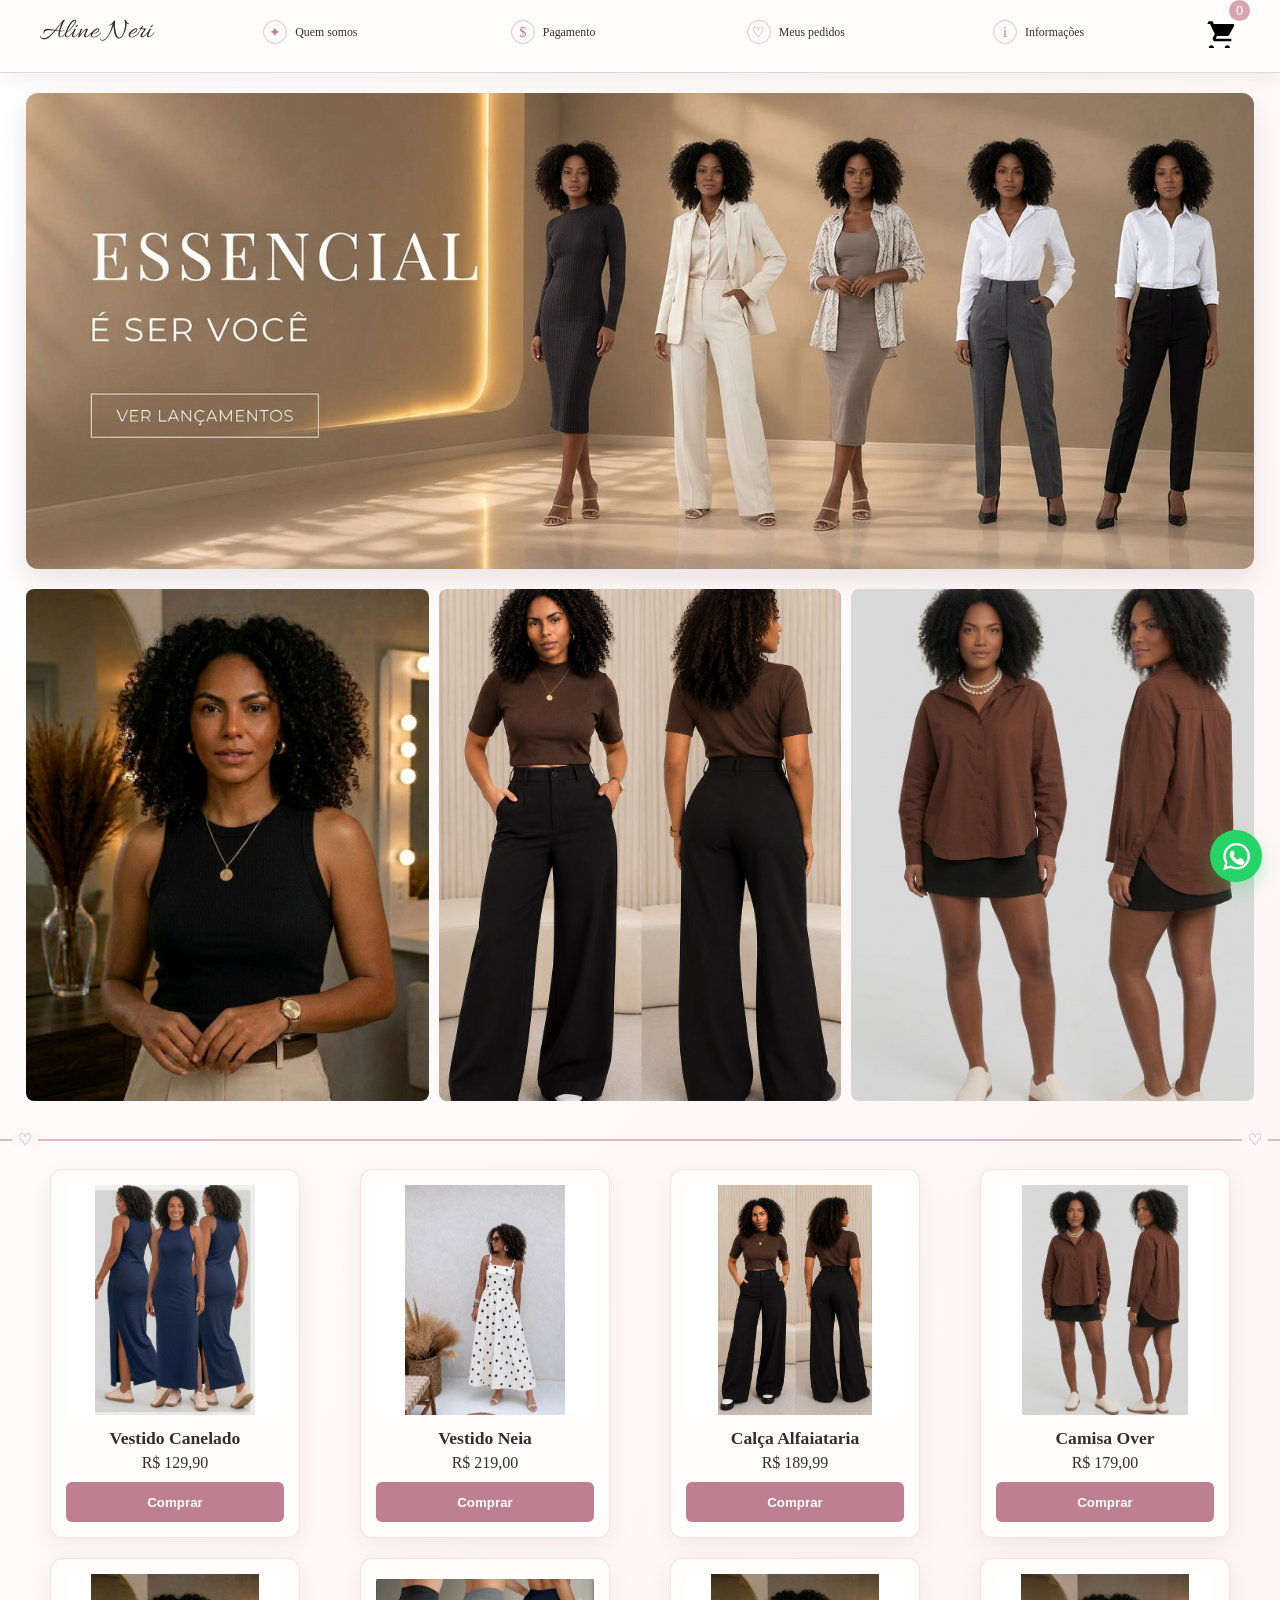
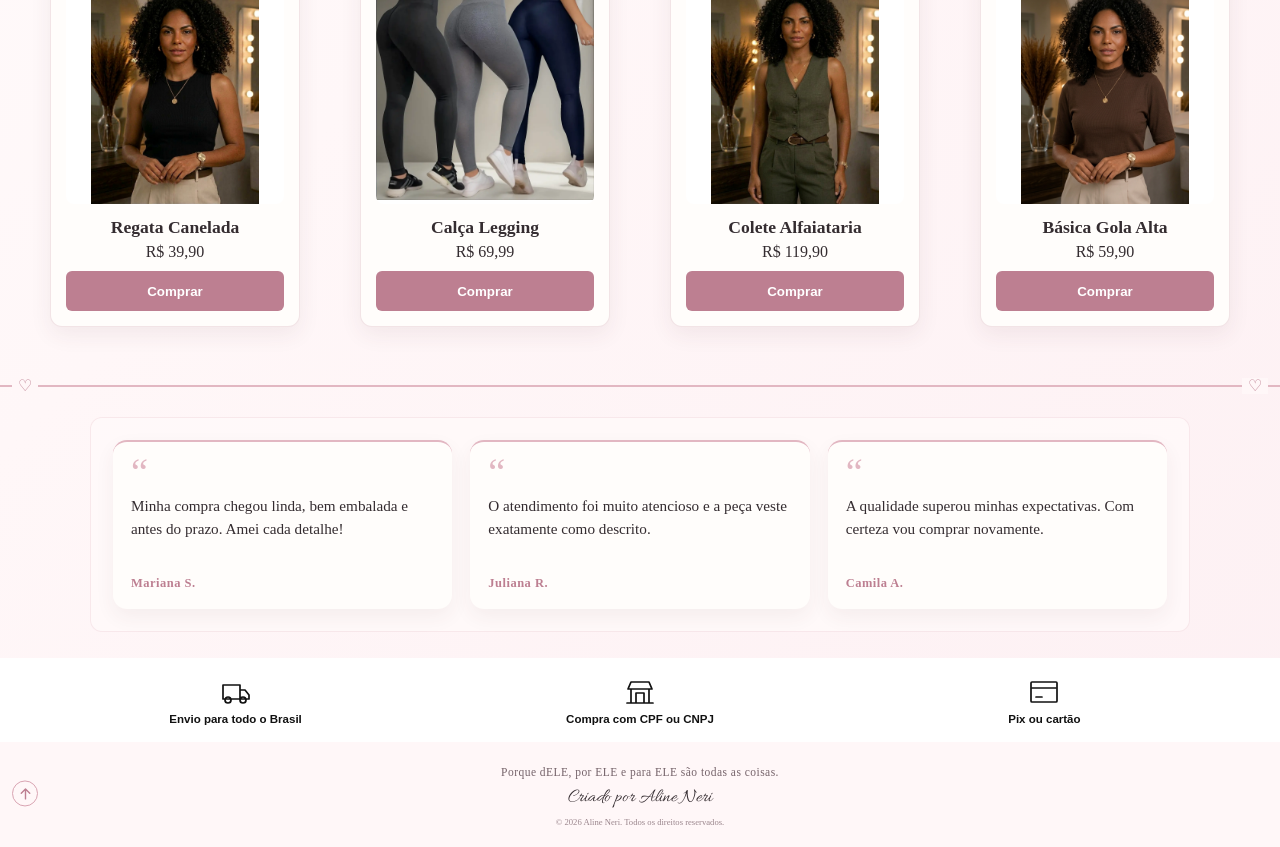
==== index.html @ 68d3b945 "Publica catalogo Aline Neri" ====
<!DOCTYPE html>
<html lang="pt-br">
<head>
  <meta charset="UTF-8">
  <meta name="viewport" content="width=device-width, initial-scale=1.0">
 <title>Aline Neri ♡</title>
  <link rel="icon" href="img/coracao-aba.png" type="image/png" sizes="64x64">
  <link rel="stylesheet" href="style.css">
  <link rel="preconnect" href="https://fonts.googleapis.com">
  <link rel="preconnect" href="https://fonts.gstatic.com" crossorigin>
  <link href="https://fonts.googleapis.com/css2?family=Allura&display=swap" rel="stylesheet">
</head>
<body>
  <!-- HEADER -->
  <header>
    <button class="menu-btn" id="menu-btn" type="button" aria-label="Abrir menu" aria-expanded="false">Aline Neri</button>
    <nav class="menu-principal" id="menu-principal" aria-label="Menu principal" aria-hidden="true" inert>
      <button class="menu-fechar" id="menu-fechar" type="button" aria-label="Fechar menu">&times;</button>
      <a href="#informacoes"><span class="menu-icone" aria-hidden="true">$</span><span>Formas de pagamento</span></a>
      <a href="https://wa.me/5511965713890?text=Ol%C3%A1%2C%20gostaria%20de%20acompanhar%20meu%20pedido." target="_blank" rel="noopener"><span class="menu-icone" aria-hidden="true">♡</span><span>Meus pedidos</span></a>
      <a href="#quem-somos"><span class="menu-icone" aria-hidden="true">✦</span><span>Quem somos</span></a>
      <a href="#informacoes"><span class="menu-icone" aria-hidden="true">i</span><span>Informações</span></a>
    </nav>
    <div class="marca">
      <div class="informacoes-cabecalho" aria-label="Informações da loja">
        <div class="atalhos-cabecalho">
          <button class="atalho-cabecalho" type="button" data-descricao="sobre" aria-expanded="false" aria-controls="descricao-sobre"><span class="menu-icone" aria-hidden="true">✦</span><span class="atalho-label">Quem somos</span><span class="tooltip-atalho" id="descricao-sobre" role="tooltip" hidden>A Aline Neri nasceu para reunir moda feminina versátil, delicada e fácil de usar no dia a dia.</span></button>
          <button class="atalho-cabecalho" type="button" data-descricao="pagamentos" aria-expanded="false" aria-controls="descricao-pagamentos"><span class="menu-icone" aria-hidden="true">$</span><span class="atalho-label">Pagamento</span><span class="tooltip-atalho" id="descricao-pagamentos" role="tooltip" hidden>Aceitamos Pix, cartão de crédito e cartão de débito.</span></button>
          <button class="atalho-cabecalho" type="button" data-descricao="pedidos" aria-expanded="false" aria-controls="descricao-pedidos"><span class="menu-icone" aria-hidden="true">♡</span><span class="atalho-label">Meus pedidos</span><span class="tooltip-atalho" id="descricao-pedidos" role="tooltip" hidden>Após finalizar pelo WhatsApp, você recebe o acompanhamento diretamente com a nossa equipe.</span></button>
          <button class="atalho-cabecalho" type="button" data-descricao="trocas" aria-expanded="false" aria-controls="descricao-trocas"><span class="menu-icone" aria-hidden="true">i</span><span class="atalho-label">Informações</span><span class="tooltip-atalho" id="descricao-trocas" role="tooltip" hidden>Para trocas, fale conosco em até 7 dias após o recebimento.</span></button>
        </div>
      </div>
    </div>

    <div class="carrinho" id="carrinho">
      <button class="carrinho-toggle" id="carrinho-toggle" type="button" aria-label="Carrinho, 0 itens" aria-expanded="false" aria-controls="carrinho-detalhes">
        <svg class="carrinho-img" xmlns="http://www.w3.org/2000/svg" width="32" height="32" fill="black" viewBox="0 0 24 24" aria-hidden="true">
          <path d="M7 4h-2l-1 2h2l3.6 7.59-1.35 2.45c-.16.28-.25.61-.25.96 0 1.11.89 2 2 2h12v-2h-11.42c-.14 0-.25-.11-.25-.25l.03-.12.9-1.63h7.45c.75 0 1.41-.41 1.75-1.03l3.58-6.49c.08-.14.12-.31.12-.48 0-.55-.45-1-1-1h-14.31l-.94-2zm0 18c-1.1 0-1.99.9-1.99 2s.89 2 1.99 2c1.1 0 2-.9 2-2s-.9-2-2-2zm12 0c-1.1 0-1.99.9-1.99 2s.89 2 1.99 2 2-.9 2-2-.9-2-2-2z"/>
        </svg>
        <span class="carrinho-contador" id="carrinho-contador" aria-hidden="true">0</span>
      </button>

      <div class="carrinho-detalhes" id="carrinho-detalhes">
        <h3>Carrinho</h3>
        <ul id="lista-carrinho"></ul>
        <div class="sugestoes">
          <h4>Combine com:</h4>
          <div class="carrossel" id="carrossel"></div>
        </div>
        <p>Total: R$ <span id="total">0,00</span></p>
        <button id="finalizar">Finalizar Compra</button>
      </div>
      <span id="carrinho-status" class="sr-only" aria-live="polite" aria-atomic="true"></span>
    </div>
  </header>

  <div class="menu-overlay" id="menu-overlay"></div>

  <a class="banner-principal" id="inicio" href="#catalogo" aria-label="Ver lançamentos">
    <img src="img/Gemini_Generated_Image_skf1r2skf1r2skf1.jpg" alt="Banner Essencial: é ser você, com lançamentos de moda feminina">
  </a>

  <!-- CARROSSEL DE PRODUTOS -->
  <section class="carousel-principal" aria-label="Destaques da loja">
  </section>

  <div class="catalogo-divisor" aria-hidden="true"></div>

  <!-- PRODUTOS -->
  <main class="produtos-container" id="catalogo"></main>

  <div class="catalogo-divisor" aria-hidden="true"></div>

  <section class="informacoes-loja">
    <article id="depoimento-mariana"><span class="aspas">“</span><p class="depoimento-texto">Minha compra chegou linda, bem embalada e antes do prazo. Amei cada detalhe!</p><p class="cliente">Mariana S.</p></article>
    <article id="quem-somos"><span class="aspas">“</span><p class="depoimento-texto">O atendimento foi muito atencioso e a peça veste exatamente como descrito.</p><p class="cliente">Juliana R.</p></article>
    <article><span class="aspas">“</span><p class="depoimento-texto">A qualidade superou minhas expectativas. Com certeza vou comprar novamente.</p><p class="cliente">Camila A.</p></article>
  </section>

  <section class="formas-pagamento" id="informacoes" aria-label="Informações de compra e pagamento">
    <div class="pagamentos-opcoes">
      <div class="pagamento-opcao">
        <svg viewBox="0 0 32 32" aria-hidden="true"><path d="M3 9h17v14H3zM20 14h5l4 5v4h-9zM8 27a3 3 0 1 0 0-6 3 3 0 0 0 0 6Zm15 0a3 3 0 1 0 0-6 3 3 0 0 0 0 6Z"/></svg>
        <span>Envio para todo o Brasil</span>
      </div>
      <div class="pagamento-opcao">
        <svg viewBox="0 0 32 32" aria-hidden="true"><path d="M4 13h24L25 6H7l-3 7Zm3 0v14h18V13M12 27V17h8v10M3 27h26"/></svg>
        <span>Compra com CPF ou CNPJ</span>
      </div>
      <div class="pagamento-opcao">
        <svg viewBox="0 0 32 32" aria-hidden="true"><rect x="3" y="6" width="26" height="20" rx="1"/><path d="M4 12h24M8 21h6"/></svg>
        <span>Pix ou cartão</span>
      </div>
    </div>
  </section>

  <!-- RODAPÉ -->
  <footer>
    <div class="footer-acoes">
      <a class="footer-voltar" href="#inicio" aria-label="Voltar ao início" title="Voltar ao início"><svg viewBox="0 0 24 24" aria-hidden="true"><path d="M12 19V5m-6 6 6-6 6 6"/></svg></a>
    </div>
    <p class="frase-rodape">Porque dELE, por ELE e para ELE são todas as coisas.</p>
    <p class="assinatura">Criado por Aline Neri</p>
    <p class="direitos">© 2026 Aline Neri. Todos os direitos reservados.</p>
  </footer>

  <a class="whatsapp-flutuante" href="https://wa.me/5511965713890?text=Olá!%20Gostaria%20de%20saber%20mais%20sobre%20os%20produtos%20da%20Aline%20Neri." target="_blank" rel="noopener" aria-label="Falar no WhatsApp" title="Falar no WhatsApp">
    <svg viewBox="0 0 24 24" aria-hidden="true"><path d="M20.5 3.5A11.8 11.8 0 0 0 12.1 0C5.6 0 .3 5.3.3 11.8c0 2.1.6 4.1 1.6 5.9L.2 24l6.5-1.7a11.8 11.8 0 0 0 5.4 1.3h.1c6.5 0 11.8-5.3 11.8-11.8 0-3.1-1.2-6.1-3.5-8.3ZM12.1 21.5h-.1c-1.7 0-3.4-.5-4.8-1.4l-.3-.2-3.8 1 1-3.7-.2-.3a9.7 9.7 0 0 1-1.5-5.1C2.4 6.5 6.8 2.1 12.1 2.1c2.6 0 5 1 6.9 2.9a9.7 9.7 0 0 1 2.8 6.9c0 5.3-4.4 9.6-9.7 9.6Zm5.3-7.2c-.3-.2-1.8-.9-2.1-1-.3-.1-.5-.2-.7.2-.2.3-.8 1-.9 1.2-.2.2-.3.2-.6.1-1.6-.8-2.6-1.4-3.6-3.2-.3-.5.3-.5.8-1.6.1-.2.1-.4 0-.6l-.9-2.1c-.2-.6-.5-.5-.7-.5h-.6c-.2 0-.6.1-.9.4-.3.3-1.2 1.2-1.2 2.9s1.2 3.4 1.4 3.6c.2.2 2.3 3.5 5.6 4.9 2.1.9 2.9 1 3.9.8.6-.1 1.8-.7 2-1.4.3-.7.3-1.3.2-1.4-.1-.1-.3-.2-.6-.3Z"/></svg>
  </a>

  <!-- MODAL DE DETALHES DO PRODUTO -->
  <div id="modal-produto" class="modal">
    <div class="modal-conteudo" role="dialog" aria-modal="true" aria-labelledby="modal-nome">
      <button class="fechar" type="button" aria-label="Fechar detalhes do produto">&times;</button>
      <img id="modal-img" src="" alt="Produto Ampliado">
      <h2 id="modal-nome"></h2>
      <p id="modal-preco"></p>

      <div class="opcoes">
        <div class="tamanhos">
          <h4>Tamanhos disponíveis:</h4>
          <div class="lista-tamanhos">
            <span>P</span>
            <span>M</span>
            <span>G</span>
            <span>GG</span>
          </div>
        </div>

        <div class="cores">
          <h4>Cores disponíveis:</h4>
          <div class="lista-cores">
            <span class="cor" style="background-color: pink;" data-cor="Rosa"></span>
            <span class="cor" style="background-color: black;" data-cor="Preta"></span>
            <span class="cor" style="background-color: white; border: 1px solid #ccc;" data-cor="Branca"></span>
          </div>
        </div>
      </div>

      <section id="modal-tabela-medidas" class="modal-tabela-medidas" aria-label="Tabela de medidas" hidden>
        <h4>Medidas do corpo (cm)</h4>
        <div class="tabela-medidas-scroll">
          <table>
            <thead>
              <tr>
                <th>Tamanho</th>
                <th>Busto</th>
                <th>Cintura</th>
                <th>Quadril</th>
              </tr>
            </thead>
            <tbody>
              <tr><th scope="row">P</th><td>84-88</td><td>64-68</td><td>90-94</td></tr>
              <tr><th scope="row">M</th><td>89-94</td><td>69-74</td><td>95-100</td></tr>
              <tr><th scope="row">G</th><td>95-100</td><td>75-80</td><td>101-106</td></tr>
              <tr><th scope="row">GG</th><td>101-108</td><td>81-88</td><td>107-114</td></tr>
            </tbody>
          </table>
        </div>
      </section>

      <button id="modal-add-carrinho" class="btn-add-carrinho" style="display: none;">
        Adicionar ao carrinho
      </button>
    </div>
  </div>

  <script src="data/produtos.js"></script>
  <script src="script.js"></script>
</body>
</html>
---- style.css ----
/* ==== PALETA DE CORES ==== */
:root {
  --rosa-suave: #fff7f8;
  --rosa-destaque: #e2b7c2;
  --rosa-profundo: #bd7f91;
  --marfim: #fffdfb;
  --branco: #ffffff;
  --preto-suave: #342c30;
  --cinza-claro: #f1eaeb;
}

/* ===== GLOBAL ===== */
* {
  margin: 0;
  padding: 0;
  box-sizing: border-box;
}



body {
  background: linear-gradient(135deg, #ffffff 0%, var(--rosa-suave) 55%, #fdf0f3 100%);
  color: var(--preto-suave);
  font-family: Georgia, 'Times New Roman', serif;
  min-width: 320px;
}

/* ===== CABEÇALHO ===== */
header {
  display: grid;
  grid-template-columns: max-content minmax(0, 1fr) 44px;
  grid-template-rows: auto auto;
  column-gap: clamp(22px, 3vw, 36px);
  row-gap: 8px;
  align-items: center;
  padding: 10px clamp(14px, 4vw, 40px);
  background: rgba(255, 253, 251, 0.96);
  border-bottom: 1px solid #ead5da;
  box-shadow: 0 4px 18px rgba(78, 47, 58, 0.09);
  position: sticky;
  top: 0;
  z-index: 1001;
}

.menu-btn {
  display: block;
  border: 0;
  background: transparent;
  width: auto;
  height: 40px;
  padding: 0;
  color: var(--preto-suave);
  font-family: 'Allura', 'Brush Script MT', 'Segoe Script', cursive;
  font-size: 1.8rem;
  line-height: 1;
  white-space: nowrap;
  cursor: pointer;
  justify-self: start;
}

.marca {
  grid-column: 2;
  grid-row: 1;
  display: grid;
  width: 100%;
  min-width: 0;
}

.informacoes-cabecalho {
  display: grid;
  gap: 6px;
  min-width: 0;
}

.atalhos-cabecalho {
  display: grid;
  grid-template-columns: repeat(4, minmax(0, 1fr));
  align-items: center;
}

.atalho-cabecalho {
  position: relative;
  z-index: 1;
  display: flex;
  flex-direction: row;
  align-items: center;
  justify-content: center;
  gap: 8px;
  min-width: 0;
  min-height: 44px;
  padding: 6px 8px;
  border: 0;
  border-radius: 6px;
  background: transparent;
  color: var(--preto-suave);
  font: inherit;
  font-size: 0.74rem;
  line-height: 1.2;
  text-align: left;
  cursor: pointer;
}

.atalho-cabecalho .atalho-label {
  min-width: 0;
  text-align: left;
  white-space: nowrap;
}

.atalho-cabecalho:hover,
.atalho-cabecalho:focus-visible,
.atalho-cabecalho[aria-expanded="true"] {
  background: rgba(226, 183, 194, 0.28);
  z-index: 2;
}

.atalho-cabecalho:focus-visible {
  outline: 2px solid var(--rosa-profundo);
  outline-offset: 1px;
}

.atalho-cabecalho .menu-icone {
  flex: 0 0 24px;
}

.tooltip-atalho {
  position: absolute;
  left: 50%;
  top: calc(100% + 8px);
  z-index: 1200;
  pointer-events: none;
  width: min(280px, calc(100vw - 32px));
  min-width: 0;
  margin: 0;
  padding: 10px 14px;
  transform: translateX(-50%);
  background: #d9a4b2;
  color: var(--branco);
  border: 1px solid #c98d9e;
  border-radius: 8px;
  box-shadow: 0 8px 18px rgba(137, 78, 96, 0.16);
  font-size: 0.84rem;
  line-height: 1.4;
  text-align: center;
}

.atalho-cabecalho[aria-expanded="true"] .tooltip-atalho {
  display: block;
}

.tooltip-atalho[hidden] {
  display: none;
}

.menu-principal {
  position: fixed;
  inset: 0 auto 0 0;
  width: min(82vw, 340px);
  padding: 76px 26px 30px;
  background: transparent;
  border-right: 0;
  box-shadow: none;
  backdrop-filter: none;
  transform: translateX(-105%);
  transition: transform 0.25s ease;
  display: flex;
  flex-direction: column;
  align-items: flex-start;
  gap: 24px;
  z-index: 1001;
  pointer-events: auto;
}

.menu-principal.ativo {
  transform: translateX(0);
}

.menu-principal a {
  position: relative;
  display: flex;
  flex-wrap: wrap;
  align-items: center;
  gap: 12px;
  color: var(--preto-suave);
  text-shadow: 0 1px 3px rgba(255, 255, 255, 0.9);
  text-decoration: none;
  font-size: 0.92rem;
  white-space: normal;
}

.menu-descricao {
  display: none;
  position: absolute;
  left: 36px;
  top: calc(100% + 6px);
  width: 280px;
  margin: 0;
  padding: 14px 16px;
  background: #d9a4b2;
  color: var(--branco);
  border: 1px solid #c98d9e;
  border-radius: 12px;
  box-shadow: 0 10px 24px rgba(137, 78, 96, 0.2);
  font-family: Georgia, 'Times New Roman', serif;
  font-size: 0.84rem;
  font-weight: 400;
  line-height: 1.4;
  white-space: normal;
  transform: none;
  z-index: 500;
}

.menu-principal a:hover .menu-descricao,
.menu-principal a:focus-visible .menu-descricao,
.menu-principal a.descricao-ativa .menu-descricao {
  display: block !important;
}

.menu-principal a::after {
  content: none;
  display: none;
  pointer-events: none;
}

.menu-icone {
  display: inline-grid;
  place-items: center;
  width: 24px;
  height: 24px;
  color: var(--rosa-profundo);
  border: 1px solid rgba(189, 127, 145, 0.45);
  border-radius: 50%;
  font-family: Georgia, serif;
  font-size: 0.9rem;
  line-height: 1;
}

.menu-principal a:hover {
  color: var(--rosa-profundo);
}

.menu-fechar {
  display: block;
  position: absolute;
  top: 18px;
  right: 20px;
  border: 0;
  background: transparent;
  font-size: 2rem;
  cursor: pointer;
}

.carrinho {
  position: relative;
  justify-self: end;
}

.carrinho-toggle {
  position: relative;
  display: grid;
  place-items: center;
  width: 44px;
  height: 44px;
  padding: 0;
  border: 0;
  background: transparent;
  color: var(--preto-suave);
  cursor: pointer;
}

.carrinho-toggle:focus-visible {
  outline: 2px solid var(--rosa-profundo);
  outline-offset: 3px;
}

.menu-overlay {
  display: none;
  pointer-events: none;
}

.menu-overlay.ativo {
  display: block;
  position: fixed;
  inset: 0;
  background: transparent;
  z-index: 1000;
  pointer-events: auto;
}

.carrinho-img {
  width: 40px;
  color: var(--preto-suave);
}

.carrinho-contador {
  position: absolute;
  top: -10px;
  right: -10px;
  background-color: #d9a4b2;
  color: var(--branco);
  font-size: 0.8rem;
  padding: 3px 7px;
  border-radius: 50%;
}

/* Detalhes do carrinho */
.carrinho-detalhes {
  display: none;
  position: absolute;
  top: 50px;
  right: 0;
  width: 350px;
  max-height: 500px;
  background-color: var(--branco);
  border: 2px solid #d9a4b2;
  border-radius: 12px;
  padding: 15px;
  box-shadow: 0 4px 12px rgba(0,0,0,0.2);
  flex-direction: column;
  overflow-y: auto;
  z-index: 1000;
}

.carrinho-detalhes h3 {
  margin-bottom: 14px;
  color: var(--rosa-profundo);
}

.carrinho-detalhes ul {
  list-style: none;
  margin-bottom: 10px;
}

.carrinho-detalhes li {
  display: flex;
  justify-content: space-between;
  align-items: center;
  margin-bottom: 5px;
}

.carrinho-detalhes li button {
  flex: 0 0 auto;
  padding: 5px 7px;
  border: 0;
  background: transparent;
  color: var(--rosa-profundo);
  font: inherit;
  font-size: 0.78rem;
  text-decoration: underline;
  cursor: pointer;
}

.carrinho-detalhes li button:focus-visible {
  outline: 2px solid var(--rosa-profundo);
  outline-offset: 2px;
}

/* Botão finalizar compra */
#finalizar {
  width: 100%;
  padding: 10px;
  margin-top: 10px;
  background: #d9a4b2;
  color: var(--branco);
  border: none;
  border-radius: 8px;
  cursor: pointer;
}

#finalizar:hover {
  background-color: var(--preto-suave);
}

/* ===== SUGESTÕES DE LOOK ===== */
.sugestoes {
  margin-top: 10px;
}

.carrossel {
  display: flex;
  gap: 5px;
  overflow-x: auto;
}

.carrossel img {
  width: 80px;
  border-radius:5px;
}



/* ===== CARROSSEL PRINCIPAL AJUSTADO ===== */
.banner-principal {
  display: block;
  width: min(96%, 1800px);
  aspect-ratio: 1563 / 606;
  margin: 20px auto 0;
  overflow: hidden;
  border-radius: 12px;
  box-shadow: 0 12px 28px rgba(78, 47, 58, 0.12);
}

.banner-principal img {
  display: block;
  width: 100%;
  height: 100%;
  object-fit: cover;
  object-position: center;
}

.carousel-principal {
  position: relative;
  width: min(96%, 1800px);
  aspect-ratio: 12 / 5;
  margin: 20px auto 0;
  overflow: hidden;
  display: grid;
  grid-template-columns: repeat(3, minmax(0, 1fr));
  grid-template-rows: minmax(0, 1fr);
  gap: 10px;
  align-items: stretch;
}

.sr-only {
  position: absolute;
  width: 1px;
  height: 1px;
  padding: 0;
  margin: -1px;
  overflow: hidden;
  clip: rect(0, 0, 0, 0);
  white-space: nowrap;
  border: 0;
}

.catalogo-divisor {
  position: relative;
  width: 100%;
  height: 2px;
  margin: 38px 0 8px;
  background: var(--rosa-destaque);
}

.catalogo-divisor::before,
.catalogo-divisor::after {
  position: absolute;
  top: 50%;
  padding: 0 6px;
  color: var(--rosa-profundo);
  background: var(--rosa-suave);
  font-family: Georgia, serif;
  font-size: 16px;
  line-height: 1;
  transform: translateY(-50%);
}

.catalogo-divisor::before {
  content: '♡';
  left: 12px;
}

.catalogo-divisor::after {
  content: '♡';
  right: 12px;
}

.carousel-principal img {
  width: 100%;
  height: 100%;
  max-width: 100%;
  object-fit: cover;
  object-position: center;
  display: none;
  border-radius: 8px;
}

/* Ajustes para tablets */
@media (max-width: 1023px) {
  .banner-principal {
    width: min(94%, 900px);
  }

  .carousel-principal {
    width: min(94%, 900px);
  }
}

/* Ajustes para celulares */
@media (max-width: 767px) {
  .banner-principal {
    width: 100%;
    margin-top: 12px;
    border-radius: 0;
  }

  .carousel-principal {
    width: 100%;
    margin-top: 12px;
  }

  .catalogo-divisor {
    margin-top: 26px;
  }
}

@media (prefers-reduced-motion: reduce) {
  *,
  *::before,
  *::after {
    scroll-behavior: auto !important;
    animation-duration: 0.01ms !important;
    animation-iteration-count: 1 !important;
    transition-duration: 0.01ms !important;
  }
}


/* ===== PRODUTOS ===== */
.produtos-container {
  display: grid;
  grid-template-columns: repeat(auto-fit, minmax(200px, 1fr));
  gap: 20px;
  padding: 20px 30px;
  justify-items: center;
}

.produto {
  background-color: var(--marfim);
  border-radius: 12px;
  padding: 15px;
  text-align: center;
  transition: transform 0.3s ease, box-shadow 0.3s ease;
  max-width: 250px;
  width: 100%;
  border: 1px solid rgba(189, 127, 145, 0.2);
  box-shadow: 0 8px 22px rgba(78, 47, 58, 0.07);
}

.produto:hover {
  transform: translateY(-5px);
  box-shadow: 0 14px 26px rgba(78, 47, 58, 0.14);
  border-color: rgba(189, 127, 145, 0.55);
}

.produto img {
  width: 100%;
  border-radius: 8px;
  height: 230px;
  object-fit: contain;
  background: #ffffff;
  cursor: pointer;
}

.produto-imagem {
  display: block;
  width: 100%;
  padding: 0;
  border: 0;
  background: transparent;
  cursor: pointer;
}

.produto-imagem:focus-visible {
  outline: 2px solid var(--rosa-profundo);
  outline-offset: 3px;
}

.produto-comprar {
  width: 100%;
  min-height: 40px;
  padding: 9px 16px;
  border: 0;
  border-radius: 6px;
  background: var(--rosa-profundo);
  color: var(--branco);
  font-weight: 600;
  cursor: pointer;
  transition: background-color 0.2s ease;
}

.produto-comprar:hover {
  background: var(--rosa-destaque);
  color: var(--preto-suave);
}

.produto-comprar.ativo {
  background: var(--preto-suave);
  color: var(--branco);
}

.produto-comprar:focus-visible {
  outline: 2px solid var(--rosa-profundo);
  outline-offset: 3px;
}

.produto h3 {
  font-size: 1.1rem;
  margin: 10px 0 5px;
}

.produto p {
  margin-bottom: 10px;
}

.informacoes-loja {
  display: grid;
  grid-template-columns: repeat(3, 1fr);
  align-items: stretch;
  gap: 18px;
  width: min(1100px, calc(100% - 40px));
  margin: 30px auto 26px;
  padding: 22px;
  background: rgba(255, 250, 250, 0.78);
  border: 1px solid rgba(226, 183, 194, 0.26);
  border-radius: 12px;
  scroll-margin-top: 100px;
}

.informacoes-loja article {
  min-width: 0;
  background: var(--marfim);
  padding: 18px;
  border-top: 2px solid var(--rosa-destaque);
  border-radius: 14px;
  box-shadow: 0 8px 20px rgba(78, 47, 58, 0.06);
  scroll-margin-top: 100px;
}

.informacoes-loja article::before {
  content: none;
  display: none;
}

.informacoes-loja .aspas {
  display: block;
  color: var(--rosa-destaque);
  font-family: Georgia, serif;
  font-size: 2.4rem;
  line-height: 0.65;
}

.depoimento-texto {
  color: var(--preto-suave);
  line-height: 1.5;
  font-size: 0.95rem;
  min-height: 4.4em;
  margin: 10px 0 14px;
}

.informacoes-loja .cliente {
  color: var(--rosa-profundo);
  font-size: 0.78rem;
  font-weight: 700;
  letter-spacing: 0.04em;
}

.formas-pagamento {
  width: 100%;
  margin: 0;
  padding: 10px clamp(16px, 3vw, 40px);
  background: var(--branco);
}

.pagamentos-opcoes {
  display: grid;
  width: min(1320px, 100%);
  margin: 0 auto;
  grid-template-columns: repeat(3, minmax(0, 1fr));
  align-items: center;
  justify-items: center;
  gap: 10px;
}

.pagamento-opcao {
  display: grid;
  justify-items: center;
  align-content: center;
  gap: 5px;
  min-height: 64px;
  color: #111111;
  font-family: 'Arial Narrow', 'Roboto Condensed', sans-serif;
  font-size: 0.72rem;
  font-weight: 700;
  text-align: center;
}

.pagamento-opcao svg {
  width: 32px;
  height: 32px;
  fill: none;
  stroke: #111111;
  stroke-linecap: round;
  stroke-linejoin: round;
  stroke-width: 1.7;
}

/* ===== MEDIA QUERIES ===== */

/* Notebook/desktop grande */
@media (min-width: 1024px) {
  .produtos-container {
    grid-template-columns: repeat(4, 1fr);
  }
}

/* Tablets */
@media (min-width: 768px) and (max-width: 1023px) {
  .produtos-container {
    grid-template-columns: repeat(3, 1fr);
  }
}

/* Celular */
@media (max-width: 767px) {
  .produtos-container {
    grid-template-columns: repeat(2, 1fr);
  }
}


/* ===== RODAPÉ ===== */
footer {
  position: relative;
  display: grid;
  justify-items: center;
  gap: 8px;
  text-align: center;
  padding: 22px 56px 18px;
  background: var(--rosa-suave);
  margin-top: 0;
  line-height: 1.35;
}

.footer-acoes {
  position: absolute;
  left: 12px;
  top: 50%;
  width: auto;
  margin: 0;
  transform: translateY(-50%);
}

.footer-acoes a {
  display: inline-grid;
  place-items: center;
  width: 26px;
  height: 26px;
  color: var(--rosa-profundo);
  text-decoration: none;
  border: 1px solid #d9a4b2;
  border-radius: 50%;
  transition: background-color 0.2s ease, color 0.2s ease, transform 0.2s ease;
}

.footer-acoes a:hover {
  background: #d9a4b2;
  color: var(--branco);
  transform: translateY(-2px);
}

.footer-voltar {
  color: var(--rosa-profundo) !important;
}

.footer-voltar svg {
  width: 17px;
  height: 17px;
  fill: none;
  stroke: currentColor;
  stroke-linecap: round;
  stroke-linejoin: round;
  stroke-width: 2;
  animation: pulso-seta 1.8s ease-in-out infinite;
}

@keyframes pulso-seta {
  0%, 100% { transform: translateY(0); }
  50% { transform: translateY(-3px); }
}

.whatsapp-flutuante {
  position: fixed;
  right: 18px;
  bottom: 18px;
  z-index: 1100;
  display: grid;
  place-items: center;
  width: 52px;
  height: 52px;
  color: #fff;
  background: #25d366;
  border-radius: 50%;
  box-shadow: 0 8px 20px rgba(37, 211, 102, 0.3);
  transition: transform 0.2s ease, box-shadow 0.2s ease;
  animation: pulso-zap 2.2s ease-in-out infinite;
}

.whatsapp-flutuante:hover {
  color: #fff;
  transform: scale(1.08);
  box-shadow: 0 10px 24px rgba(37, 211, 102, 0.42);
}

.whatsapp-flutuante svg {
  width: 27px;
  height: 27px;
  fill: currentColor;
}

@keyframes pulso-zap {
  0%, 100% { box-shadow: 0 8px 20px rgba(37, 211, 102, 0.3); }
  50% { box-shadow: 0 8px 20px rgba(37, 211, 102, 0.3), 0 0 0 8px rgba(37, 211, 102, 0.12); }
}

footer .frase-rodape {
  color: #75636a;
  font-size: 0.72rem;
  line-height: 1.4;
  letter-spacing: 0.04em;
}

footer .assinatura {
  font-family: 'Allura', 'Brush Script MT', 'Segoe Script', cursive;
  color: var(--preto-suave);
  font-size: 1.2rem;
  line-height: 1.1;
  margin-top: 0;
}

footer .direitos {
  color: #9a858c;
  font-size: 0.54rem;
  line-height: 1.3;
  margin-top: 0;
}

.modal {
  display: none;
  position: fixed;
  z-index: 1000;
  left: 0;
  top: 0;
  width: 100%;
  height: 100%;
  background: rgba(0,0,0,0.6);
  justify-content: center;
  align-items: center;
}

.modal-conteudo {
  background: var(--marfim);
  border-radius: 12px;
  padding: 32px;
  max-width: 840px;
  width: min(94%, 840px);
  max-height: calc(100dvh - 32px);
  overflow-y: auto;
  display: grid;
  grid-template-columns: minmax(0, 1.1fr) minmax(0, 0.9fr);
  column-gap: 32px;
  row-gap: 14px;
  align-items: start;
  text-align: left;
  position: relative;
  box-shadow: 0 0 20px rgba(0,0,0,0.3);
  animation: aparecer 0.3s ease;
}

@keyframes aparecer {
  from {transform: scale(0.9); opacity: 0;}
  to {transform: scale(1); opacity: 1;}
}

.modal-conteudo img {
  grid-column: 1;
  grid-row: 1 / span 4;
  width: 100%;
  height: min(68vh, 560px);
  object-fit: contain;
  border-radius: 6px;
  margin: 0;
  background: var(--branco);
}

.modal-conteudo h2,
.modal-conteudo p,
.modal-conteudo .opcoes,
.modal-conteudo .modal-tabela-medidas,
.modal-conteudo #modal-add-carrinho {
  grid-column: 2;
  min-width: 0;
  width: 100%;
}

.modal-conteudo h2 {
  margin: 4px 28px 0 0;
}

.modal-conteudo p {
  margin: 0;
}

.modal-conteudo .opcoes {
  display: grid;
  gap: 18px;
  text-align: left;
}

.opcoes .tamanhos h4,
.opcoes .cores h4,
.modal-tabela-medidas h4 {
  margin: 0 0 8px;
  font-size: 0.9rem;
  text-align: left;
}

.lista-cores {
  display: flex;
  align-items: center;
  flex-wrap: wrap;
  gap: 10px;
}

.fechar {
  position: absolute;
  top: 10px;
  right: 15px;
  display: grid;
  place-items: center;
  width: 36px;
  height: 36px;
  font-size: 25px;
  line-height: 1;
  cursor: pointer;
  color: #555;
  border: 0;
  border-radius: 50%;
  background: transparent;
}

.lista-tamanhos button, .cor {
  display: inline-block;
  margin: 5px;
  cursor: pointer;
  padding: 8px 12px;
  border-radius: 8px;
  border: 1px solid #ccc;
  font: inherit;
  transition: 0.2s;
}

.lista-tamanhos {
  display: flex;
  align-items: center;
  flex-wrap: nowrap;
  gap: 8px;
}

.lista-tamanhos button {
  display: grid;
  place-items: center;
  flex: 0 0 40px;
  width: 40px;
  height: 40px;
  margin: 0;
  padding: 0;
  box-sizing: border-box;
}

.lista-tamanhos button:hover:not(:disabled), .cor:hover:not(:disabled) {
  transform: scale(1.1);
  border-color: #000;
}

.lista-tamanhos button.indisponivel,
.cor.indisponivel {
  position: relative;
  overflow: hidden;
  cursor: not-allowed;
}

.lista-tamanhos button.indisponivel::after,
.cor.indisponivel::after {
  content: '';
  position: absolute;
  top: 50%;
  left: -20%;
  width: 140%;
  height: 2px;
  background: #8d3347;
  transform: rotate(-45deg);
  pointer-events: none;
}

.lista-tamanhos button.indisponivel:hover,
.cor.indisponivel:hover {
  transform: none;
  border-color: #ccc;
}

.cor {
  flex: 0 0 36px;
  width: 36px;
  height: 36px;
  margin: 0;
  padding: 0;
}

.modal-tabela-medidas[hidden] {
  display: none;
}

.tabela-medidas-scroll {
  width: 100%;
  min-width: 0;
  overflow-x: hidden;
}

.modal-tabela-medidas table {
  width: 100%;
  max-width: 100%;
  min-width: 0;
  border-collapse: collapse;
  table-layout: fixed;
  color: var(--preto-suave);
  font-size: 0.72rem;
  text-align: center;
}

.modal-tabela-medidas th,
.modal-tabela-medidas td {
  padding: 7px 2px;
  border-bottom: 1px solid #ead5da;
  overflow-wrap: anywhere;
}

.modal-tabela-medidas thead th {
  color: var(--rosa-profundo);
  font-weight: 700;
}

.modal-tabela-medidas tbody th {
  font-weight: 700;
}

.lista-tamanhos button.selecionado,
.cor.selecionado {
  border: 2px solid #000;
  transform: scale(1.1);
}

.lista-tamanhos button:focus-visible,
.cor:focus-visible,
.fechar:focus-visible {
  outline: 2px solid var(--rosa-profundo);
  outline-offset: 3px;
}

.btn-add-carrinho {
  margin-top: 15px;
  background-color: var(--preto-suave);
  color: var(--branco);
  padding: 10px 20px;
  border: none;
  border-radius: 8px;
  cursor: pointer;
  font-weight: 500;
  transition: 0.3s;
}

.btn-add-carrinho:hover {
  background-color: var(--rosa-profundo);
}

@media (max-width: 640px) {
  .modal-conteudo {
    width: min(94%, 440px);
    max-height: calc(100dvh - 24px);
    padding: 24px 20px;
    display: block;
    overflow-y: auto;
    text-align: center;
  }

  .modal-conteudo .opcoes {
    text-align: left;
  }

  .modal-conteudo .modal-tabela-medidas {
    margin-top: 20px;
  }

  .modal-conteudo img {
    height: min(42vh, 360px);
    margin-bottom: 18px;
  }
}

@media (max-width: 767px) {
  header {
    padding: 10px 14px;
  }

  .marca {
    grid-column: 1 / -1;
    grid-row: 2;
  }

  .atalhos-cabecalho {
    grid-template-columns: repeat(2, minmax(0, 1fr));
  }

  .atalho-cabecalho:nth-child(odd) .tooltip-atalho {
    left: 0;
    transform: none;
  }

  .atalho-cabecalho:nth-child(even) .tooltip-atalho {
    right: 0;
    left: auto;
    transform: none;
  }

  .menu-principal a {
    font-size: 1.05rem;
    row-gap: 6px;
  }

  .menu-descricao {
    position: static;
    flex-basis: 100%;
    font-size: 0.8rem;
    margin: 8px 0 0 36px;
    padding: 12px 14px;
    background: #d9a4b2;
    color: var(--branco);
    border: 1px solid #c98d9e;
    border-radius: 12px;
    box-shadow: 0 8px 18px rgba(137, 78, 96, 0.16);
    transform: none;
    width: calc(100% - 36px);
  }

  .logo-container {
    width: 48px;
    height: 48px;
  }

  .logo-container img {
    width: 48px;
    height: 48px;
  }

  .loja-nome {
    font-size: 2rem;
  }

  .marca {
    gap: 10px;
  }

  .carrinho-detalhes {
    position: fixed;
    top: 72px;
    right: 10px;
    left: 10px;
    width: auto;
    max-height: 70vh;
  }

  .produtos-container {
    gap: 10px;
    padding: 14px 10px;
  }

  .produto {
    padding: 9px;
    border-radius: 10px;
  }

  .produto img {
    height: 150px;
  }

  .produto h3 {
    font-size: 0.95rem;
  }

  .informacoes-loja {
    grid-template-columns: 1fr;
    width: calc(100% - 28px);
    gap: 12px;
    margin: 22px auto 18px;
    padding: 12px;
  }

  .formas-pagamento {
    width: 100%;
    padding: 10px 12px;
  }

  .pagamentos-opcoes {
    grid-template-columns: repeat(2, minmax(0, 1fr));
    gap: 12px 8px;
  }

  .pagamento-opcao {
    min-height: 64px;
    font-size: 0.68rem;
  }

  .pagamento-opcao:last-child:nth-child(odd) {
    grid-column: 1 / -1;
  }

  footer {
    gap: 7px;
    padding: 20px 50px 16px;
  }

  footer .frase-rodape {
    font-size: 0.68rem;
  }

  footer .direitos {
    font-size: 0.58rem;
  }
}
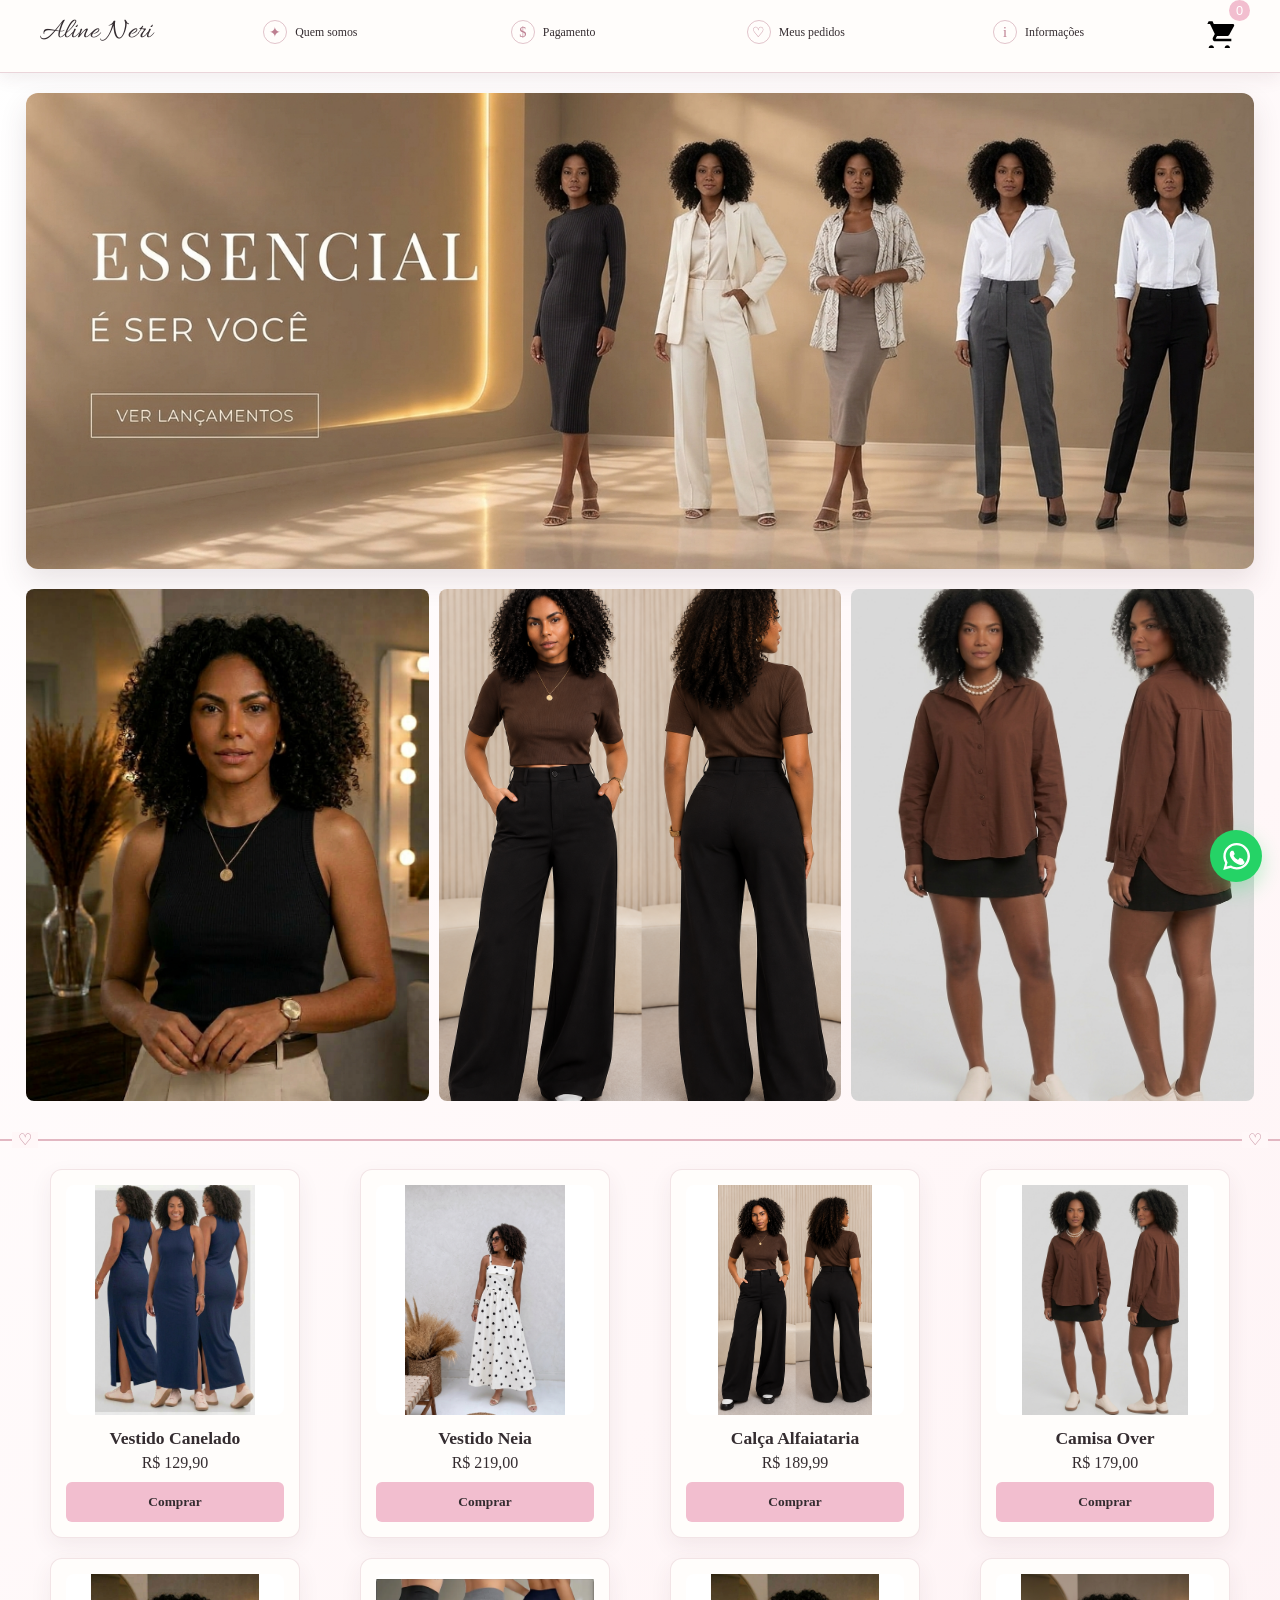
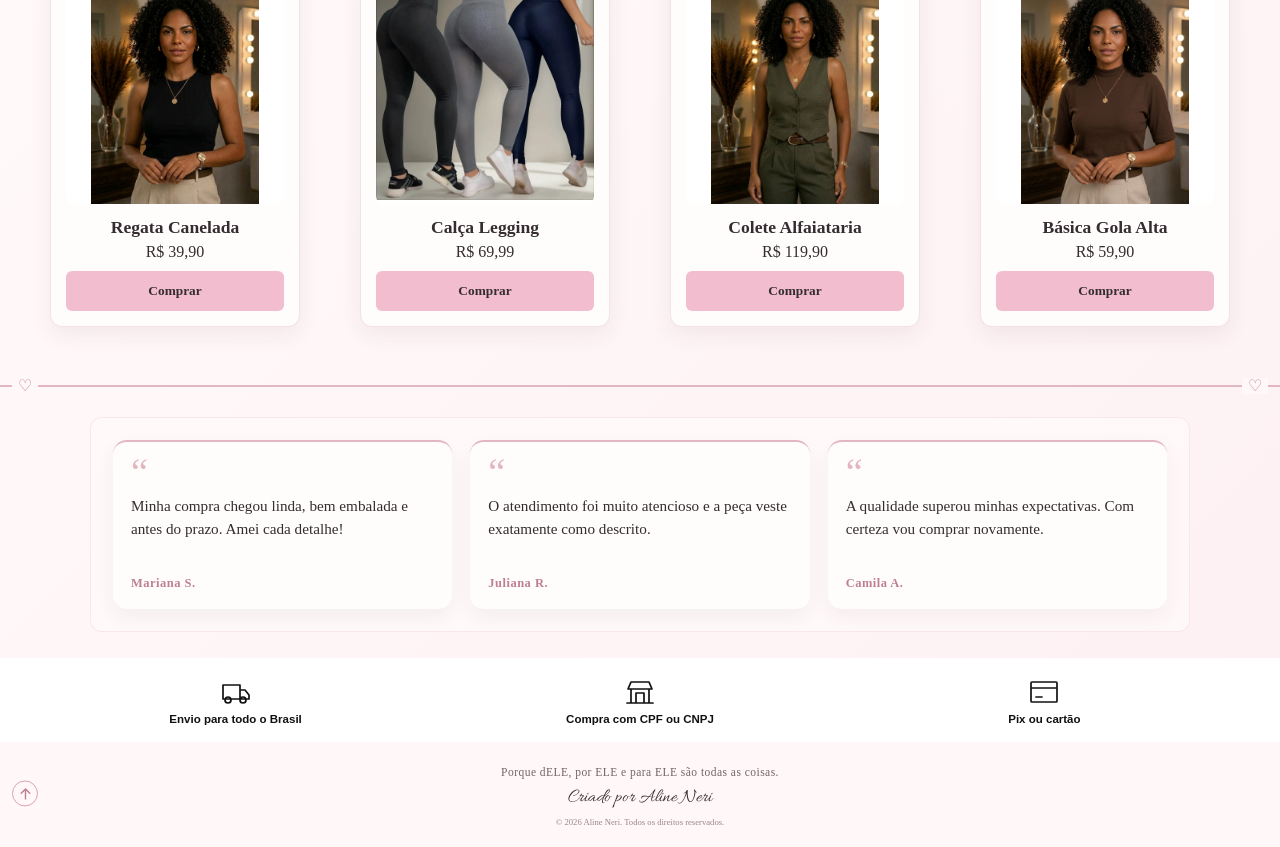
==== commit e84a5ad0: "Atualiza catálogo Aline Neri Co-authored-by: Copilot <223556219+Copilot@users.noreply.github.com>" ====
--- a/index.html
+++ b/index.html
@@ -3,8 +3,8 @@
 <head>
   <meta charset="UTF-8">
   <meta name="viewport" content="width=device-width, initial-scale=1.0">
- <title>Aline Neri ♡</title>
-  <link rel="icon" href="img/coracao-aba.png" type="image/png" sizes="64x64">
+ <title>Aline Neri</title>
+  <link rel="icon" href="img/sacola-aba.svg" type="image/svg+xml">
   <link rel="stylesheet" href="style.css">
   <link rel="preconnect" href="https://fonts.googleapis.com">
   <link rel="preconnect" href="https://fonts.gstatic.com" crossorigin>
@@ -27,7 +27,8 @@
           <button class="atalho-cabecalho" type="button" data-descricao="sobre" aria-expanded="false" aria-controls="descricao-sobre"><span class="menu-icone" aria-hidden="true">✦</span><span class="atalho-label">Quem somos</span><span class="tooltip-atalho" id="descricao-sobre" role="tooltip" hidden>A Aline Neri nasceu para reunir moda feminina versátil, delicada e fácil de usar no dia a dia.</span></button>
           <button class="atalho-cabecalho" type="button" data-descricao="pagamentos" aria-expanded="false" aria-controls="descricao-pagamentos"><span class="menu-icone" aria-hidden="true">$</span><span class="atalho-label">Pagamento</span><span class="tooltip-atalho" id="descricao-pagamentos" role="tooltip" hidden>Aceitamos Pix, cartão de crédito e cartão de débito.</span></button>
           <button class="atalho-cabecalho" type="button" data-descricao="pedidos" aria-expanded="false" aria-controls="descricao-pedidos"><span class="menu-icone" aria-hidden="true">♡</span><span class="atalho-label">Meus pedidos</span><span class="tooltip-atalho" id="descricao-pedidos" role="tooltip" hidden>Após finalizar pelo WhatsApp, você recebe o acompanhamento diretamente com a nossa equipe.</span></button>
-          <button class="atalho-cabecalho" type="button" data-descricao="trocas" aria-expanded="false" aria-controls="descricao-trocas"><span class="menu-icone" aria-hidden="true">i</span><span class="atalho-label">Informações</span><span class="tooltip-atalho" id="descricao-trocas" role="tooltip" hidden>Para trocas, fale conosco em até 7 dias após o recebimento.</span></button>
+          <button class="atalho-cabecalho" type="button" data-descricao="trocas" aria-expanded="false" aria-controls="descricao-trocas"><span class="menu-icone" aria-hidden="true">i</span><span class="atalho-label">Informações</span><span class="tooltip-atalho" id="descricao-trocas" role="tooltip" hidden>Para trocas, fale conosco em até 7 dias após o recebimento.
+          </span></button>
         </div>
       </div>
     </div>
--- a/style.css
+++ b/style.css
@@ -3,6 +3,7 @@
   --rosa-suave: #fff7f8;
   --rosa-destaque: #e2b7c2;
   --rosa-profundo: #bd7f91;
+  --rosa-acao: #f2becf;
   --marfim: #fffdfb;
   --branco: #ffffff;
   --preto-suave: #342c30;
@@ -109,7 +110,7 @@
 .atalho-cabecalho:hover,
 .atalho-cabecalho:focus-visible,
 .atalho-cabecalho[aria-expanded="true"] {
-  background: rgba(226, 183, 194, 0.28);
+  background: transparent;
   z-index: 2;
 }
 
@@ -133,7 +134,7 @@
   margin: 0;
   padding: 10px 14px;
   transform: translateX(-50%);
-  background: #d9a4b2;
+  background-color: var(--rosa-acao);
   color: var(--branco);
   border: 1px solid #c98d9e;
   border-radius: 8px;
@@ -295,7 +296,7 @@
   position: absolute;
   top: -10px;
   right: -10px;
-  background-color: #d9a4b2;
+  background-color: var(--rosa-acao);
   color: var(--branco);
   font-size: 0.8rem;
   padding: 3px 7px;
@@ -337,6 +338,18 @@
   margin-bottom: 5px;
 }
 
+.carrinho-detalhes .carrinho-item-imagem {
+  flex: 0 0 50px;
+  width: 50px;
+  height: 50px;
+  margin-right: 10px;
+  object-fit: cover;
+}
+
+.carrinho-detalhes .carrinho-vazio {
+  justify-content: center;
+}
+
 .carrinho-detalhes li button {
   flex: 0 0 auto;
   padding: 5px 7px;
@@ -349,6 +362,10 @@
   cursor: pointer;
 }
 
+.carrinho-detalhes li .carrinho-item-remover {
+  margin-left: 10px;
+}
+
 .carrinho-detalhes li button:focus-visible {
   outline: 2px solid var(--rosa-profundo);
   outline-offset: 2px;
@@ -359,15 +376,15 @@
   width: 100%;
   padding: 10px;
   margin-top: 10px;
-  background: #d9a4b2;
-  color: var(--branco);
+  background-color: var(--rosa-acao);
+  color: var(--preto-suave);
   border: none;
   border-radius: 8px;
   cursor: pointer;
 }
 
 #finalizar:hover {
-  background-color: var(--preto-suave);
+  background-color: var(--rosa-acao);
 }
 
 /* ===== SUGESTÕES DE LOOK ===== */
@@ -383,7 +400,10 @@
 
 .carrossel img {
   width: 80px;
-  border-radius:5px;
+  height: 80px;
+  margin-right: 5px;
+  object-fit: cover;
+  border-radius: 5px;
 }
 
 
@@ -570,21 +590,22 @@
   padding: 9px 16px;
   border: 0;
   border-radius: 6px;
-  background: var(--rosa-profundo);
-  color: var(--branco);
+  background-color: var(--rosa-acao);
+  color: var(--preto-suave);
+  font-family: inherit;
   font-weight: 600;
   cursor: pointer;
   transition: background-color 0.2s ease;
 }
 
 .produto-comprar:hover {
-  background: var(--rosa-destaque);
+  background-color: var(--rosa-acao);
   color: var(--preto-suave);
 }
 
 .produto-comprar.ativo {
-  background: var(--preto-suave);
-  color: var(--branco);
+  background-color: var(--rosa-acao);
+  color: var(--preto-suave);
 }
 
 .produto-comprar:focus-visible {
@@ -595,6 +616,8 @@
 .produto h3 {
   font-size: 1.1rem;
   margin: 10px 0 5px;
+  color: var(--preto-suave);
+  font-family: inherit;
 }
 
 .produto p {
@@ -1057,8 +1080,8 @@
 
 .btn-add-carrinho {
   margin-top: 15px;
-  background-color: var(--preto-suave);
-  color: var(--branco);
+  background-color: var(--rosa-acao);
+  color: var(--preto-suave);
   padding: 10px 20px;
   border: none;
   border-radius: 8px;
@@ -1068,7 +1091,7 @@
 }
 
 .btn-add-carrinho:hover {
-  background-color: var(--rosa-profundo);
+  background-color: var(--rosa-acao);
 }
 
 @media (max-width: 640px) {
@@ -1225,4 +1248,3 @@
     font-size: 0.58rem;
   }
 }
-
